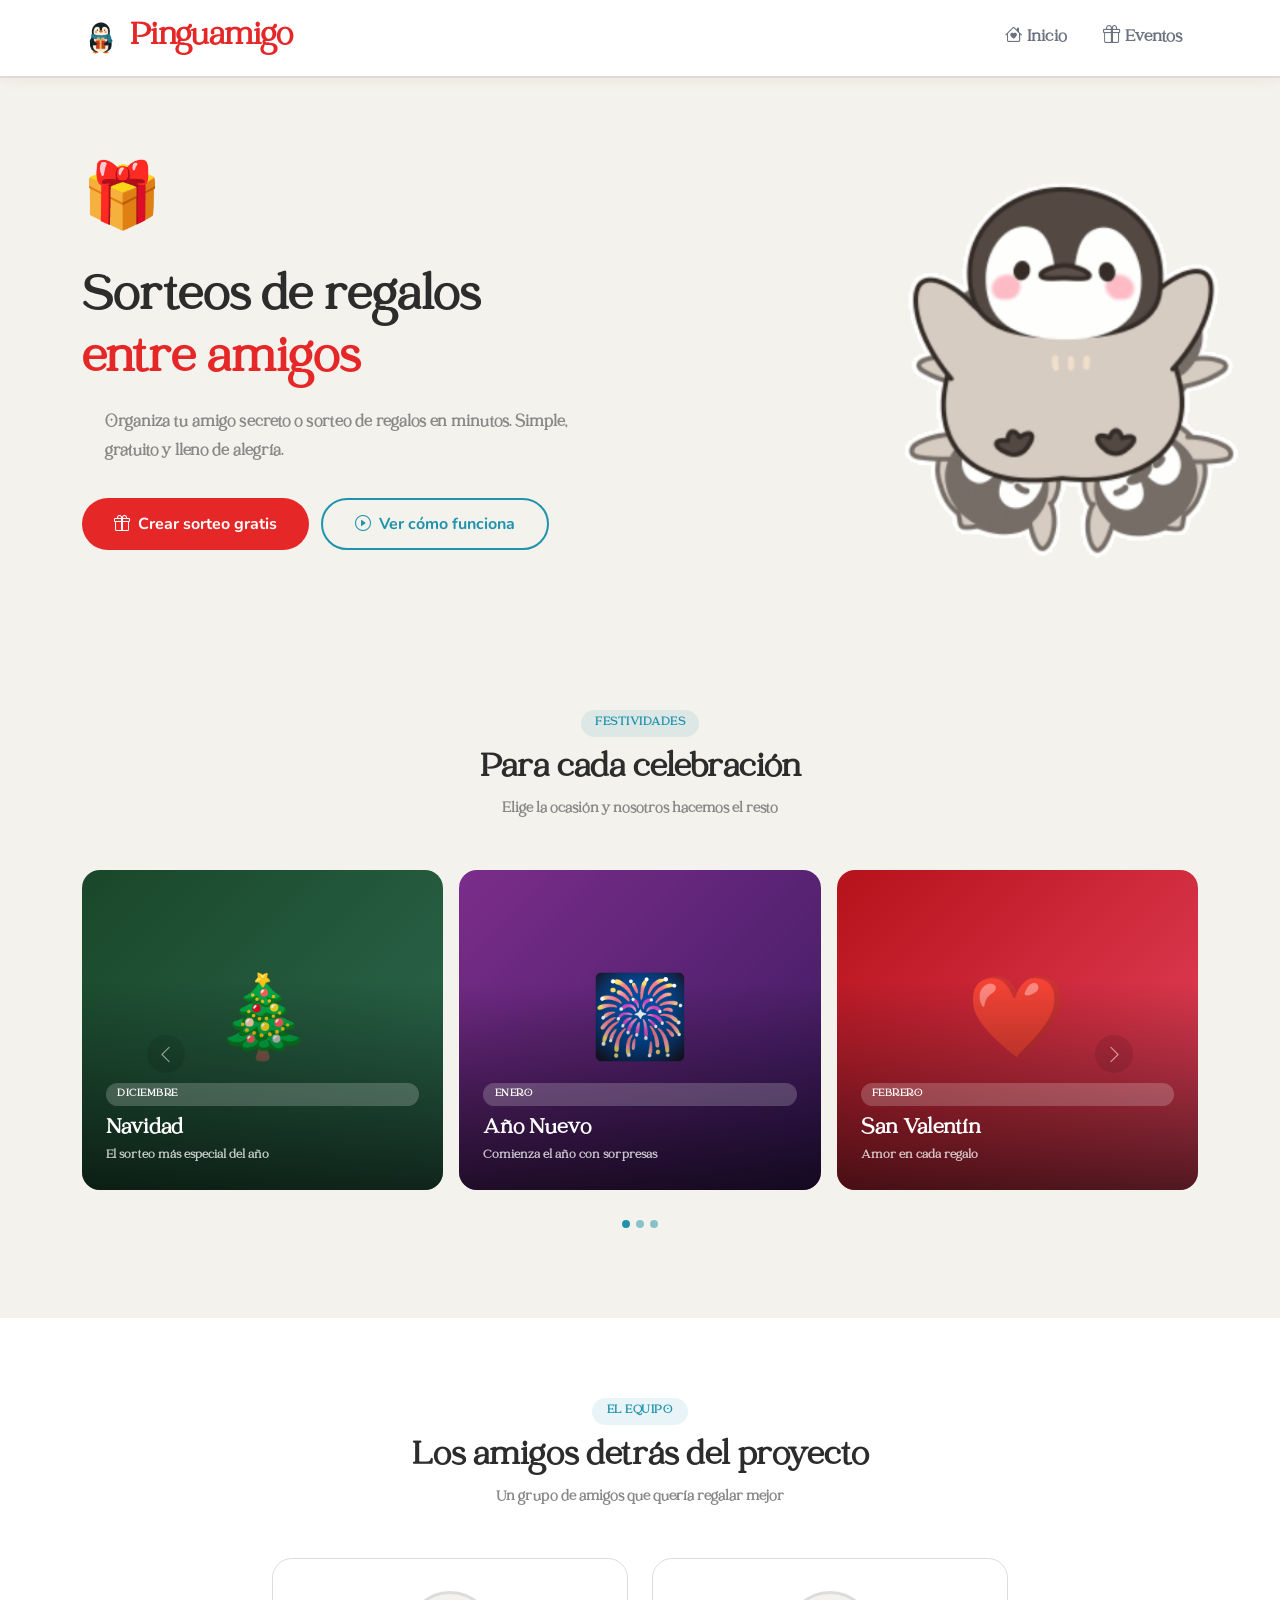
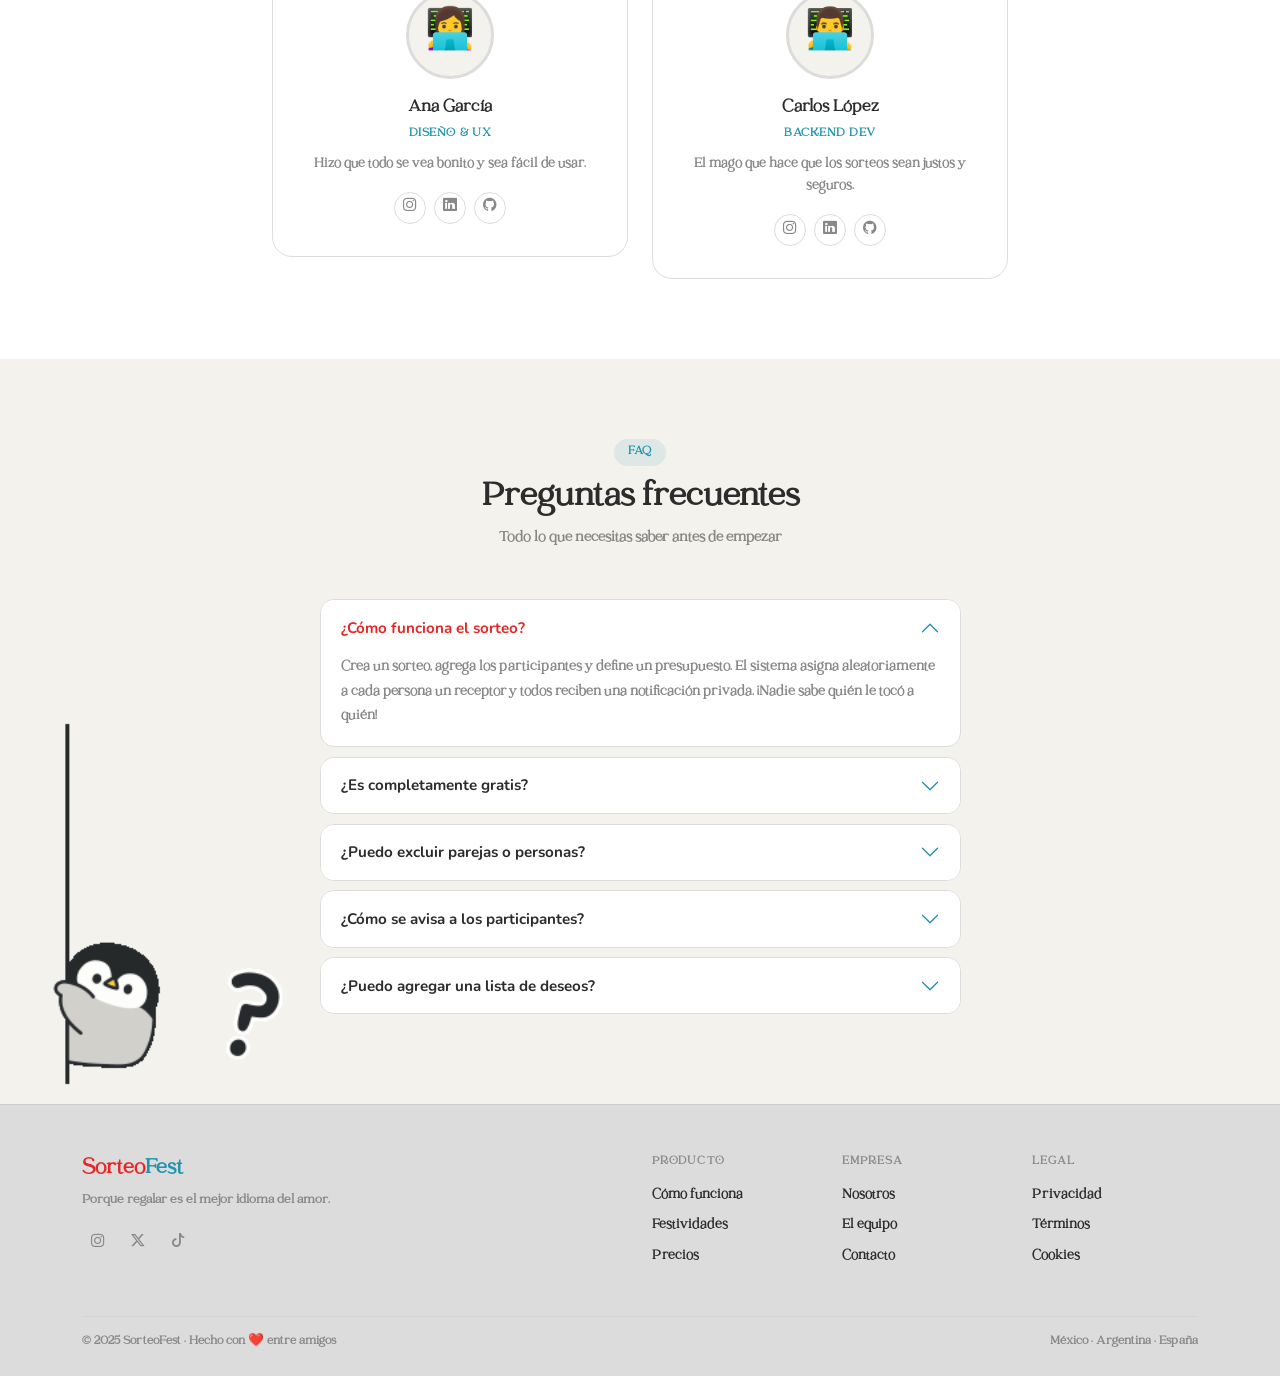
==== inicio.html @ bc0ca3bc "Diseño de landing page actualizado y diseño en la pagina del sorteo actualizado" ====
<!DOCTYPE html>
<html lang="es">
<head>
  <meta charset="UTF-8"/>
  <meta name="viewport" content="width=device-width, initial-scale=1.0"/>
  <title>Pinguamigo - Sorteo de regalos</title>
  <link rel="icon" href="logo1.png" type="image/png">

  <link href="https://cdn.jsdelivr.net/npm/bootstrap@5.3.3/dist/css/bootstrap.min.css" rel="stylesheet"/>
  <link href="https://fonts.googleapis.com/css2?family=Nunito:wght@400;600;700;800;900&display=swap" rel="stylesheet"/>
  <link href="https://cdn.jsdelivr.net/npm/bootstrap-icons@1.11.3/font/bootstrap-icons.min.css" rel="stylesheet"/>
  <link rel="stylesheet" href="estilos2.css">
</head>
<body>

<!-- NAVBAR -->
<nav class="navbar navbar-expand-lg gd-navbar sticky-top">
    <div class="container">
      <a class="navbar-brand gd-brand" href="inicio.html">
        <img src="logo.ico" alt="Logo" width="40" height="40" class="d-inline-block align-text-top">
        <span class="brand-text">Pinguamigo</span>
      </a>
      <button class="navbar-toggler gd-toggler" type="button" data-bs-toggle="collapse" data-bs-target="#navMenu">
        <i class="bi bi-list"></i>
      </button>
      <div class="collapse navbar-collapse" id="navMenu">
        <ul class="navbar-nav ms-auto gap-1">
          <li class="nav-item">
            <a class="nav-link gd-nav-link" href="inicio.html">
              <i class="bi bi-house-heart me-1"></i>Inicio
            </a>
          </li>
          <li class="nav-item">
            <a class="nav-link gd-nav-link" id="nav-eventos" href="index.html?page=eventos">
                <i class="bi bi-gift me-1"></i>Eventos
            </a>
          </li>
        </ul>
      </div>
    </div>
  </nav>


<!-- HERO -->
<section class="hero" style="position: relative; overflow: hidden; text-align: left;">
  <img 
    src="pinguino4.gif" 
    alt=""
    style="
      position: absolute;
      right: 0;
      bottom: 0;
      height: 100%;
      width: auto;
      opacity: 0.9;
      pointer-events: none;
    "
  />

  <div class="container" style="position: relative; z-index: 1;">
    <div class="row">
      <div class="col-lg-6 col-md-7">
        <span class="hero-emoji" style="text-align: left;">🎁</span>
        <h1>Sorteos de regalos<br/><span>entre amigos</span></h1>
        <p>Organiza tu amigo secreto o sorteo de regalos en minutos. Simple, gratuito y lleno de alegría.</p>
        <div class="hero-btns" style="justify-content: flex-start;">
          <button class="btn-hero-primary" onclick="window.location.href='index.html'">
            <i class="bi bi-gift me-2"></i>Crear sorteo gratis
          </button>
          <button class="btn-hero-outline">
            <i class="bi bi-play-circle me-2"></i>Ver cómo funciona
          </button>
        </div>
      </div>
    </div>
  </div>

</section>


<!-- CAROUSEL -->
<section class="carousel-section" id="festividades">
  <div class="container">
    <div class="text-center mb-5 reveal">
      <span class="section-tag">Festividades</span>
      <h2 class="section-title">Para cada celebración</h2>
      <p class="section-sub">Elige la ocasión y nosotros hacemos el resto</p>
    </div>

    <div id="carousel" class="carousel slide" data-bs-ride="carousel">
      <div class="carousel-indicators mb-0">
        <button type="button" data-bs-target="#carousel" data-bs-slide-to="0" class="active"></button>
        <button type="button" data-bs-target="#carousel" data-bs-slide-to="1"></button>
        <button type="button" data-bs-target="#carousel" data-bs-slide-to="2"></button>
      </div>
      <div class="carousel-inner pb-5">

        <div class="carousel-item active">
          <div class="row g-3">
            <div class="col-md-4">
              <div class="fest-card">
                <div class="fest-bg" style="background:linear-gradient(135deg,#1a472a,#2d6a4f);">🎄</div>
                <div class="fest-overlay">
                  <span class="fest-tag">Diciembre</span>
                  <div class="fest-name">Navidad</div>
                  <div class="fest-desc">El sorteo más especial del año</div>
                </div>
              </div>
            </div>
            <div class="col-md-4">
              <div class="fest-card">
                <div class="fest-bg" style="background:linear-gradient(135deg,#7b2d8b,#3a1a5e);">🎆</div>
                <div class="fest-overlay">
                  <span class="fest-tag">Enero</span>
                  <div class="fest-name">Año Nuevo</div>
                  <div class="fest-desc">Comienza el año con sorpresas</div>
                </div>
              </div>
            </div>
            <div class="col-md-4">
              <div class="fest-card">
                <div class="fest-bg" style="background:linear-gradient(135deg,#b5121b,#e94560);">❤️</div>
                <div class="fest-overlay">
                  <span class="fest-tag">Febrero</span>
                  <div class="fest-name">San Valentín</div>
                  <div class="fest-desc">Amor en cada regalo</div>
                </div>
              </div>
            </div>
          </div>
        </div>

        <div class="carousel-item">
          <div class="row g-3">
            <div class="col-md-4">
              <div class="fest-card">
                <div class="fest-bg" style="background:linear-gradient(135deg,#b36c00,#e6a817);">🎃</div>
                <div class="fest-overlay">
                  <span class="fest-tag">Octubre</span>
                  <div class="fest-name">Halloween</div>
                  <div class="fest-desc">El susto más divertido</div>
                </div>
              </div>
            </div>
            <div class="col-md-4">
              <div class="fest-card">
                <div class="fest-bg" style="background:linear-gradient(135deg,#005f73,#0a9396);">🎂</div>
                <div class="fest-overlay">
                  <span class="fest-tag">Todo el año</span>
                  <div class="fest-name">Cumpleaños</div>
                  <div class="fest-desc">Celebra a quien más quieres</div>
                </div>
              </div>
            </div>
            <div class="col-md-4">
              <div class="fest-card">
                <div class="fest-bg" style="background:linear-gradient(135deg,#3d0c11,#9b1c2e);">🫂</div>
                <div class="fest-overlay">
                  <span class="fest-tag">Especial</span>
                  <div class="fest-name">Amigo Secreto</div>
                  <div class="fest-desc">El clásico de siempre</div>
                </div>
              </div>
            </div>
          </div>
        </div>

        <div class="carousel-item">
          <div class="row g-3">
            <div class="col-md-4">
              <div class="fest-card">
                <div class="fest-bg" style="background:linear-gradient(135deg,#006d77,#83c5be);">🌸</div>
                <div class="fest-overlay">
                  <span class="fest-tag">Mayo</span>
                  <div class="fest-name">Día de la Madre</div>
                  <div class="fest-desc">Para la persona más especial</div>
                </div>
              </div>
            </div>
            <div class="col-md-4">
              <div class="fest-card">
                <div class="fest-bg" style="background:linear-gradient(135deg,#1b4332,#52b788);">🌿</div>
                <div class="fest-overlay">
                  <span class="fest-tag">Junio</span>
                  <div class="fest-name">Día del Padre</div>
                  <div class="fest-desc">Sorprende al papá especial</div>
                </div>
              </div>
            </div>
            <div class="col-md-4">
              <div class="fest-card">
                <div class="fest-bg" style="background:linear-gradient(135deg,#370617,#e85d04);">🎉</div>
                <div class="fest-overlay">
                  <span class="fest-tag">Personalizado</span>
                  <div class="fest-name">Tu ocasión</div>
                  <div class="fest-desc">Crea tu propio sorteo</div>
                </div>
              </div>
            </div>
          </div>
        </div>

      </div>
      <button class="carousel-control-prev" type="button" data-bs-target="#carousel" data-bs-slide="prev">
        <span class="carousel-control-prev-icon"></span>
      </button>
      <button class="carousel-control-next" type="button" data-bs-target="#carousel" data-bs-slide="next">
        <span class="carousel-control-next-icon"></span>
      </button>
    </div>
  </div>
</section>


<!-- TEAM -->
<section class="team-section" id="equipo">
  <div class="container">
    <div class="text-center mb-5 reveal">
      <span class="section-tag">El equipo</span>
      <h2 class="section-title">Los amigos detrás del proyecto</h2>
      <p class="section-sub">Un grupo de amigos que quería regalar mejor</p>
    </div>
    <div class="row g-4 justify-content-center">

      <div class="col-sm-6 col-lg-4 reveal">
        <div class="member-card">
          <div class="member-avatar">👩‍💻</div>
          <div class="member-name">Ana García</div>
          <div class="member-role">Diseño & UX</div>
          <div class="member-bio">Hizo que todo se vea bonito y sea fácil de usar.</div>
          <div class="member-socials">
            <a href="#" class="soc-btn"><i class="bi bi-instagram"></i></a>
            <a href="#" class="soc-btn"><i class="bi bi-linkedin"></i></a>
            <a href="#" class="soc-btn"><i class="bi bi-github"></i></a>
          </div>
        </div>
      </div>

      <div class="col-sm-6 col-lg-4 reveal">
        <div class="member-card">
          <div class="member-avatar">👨‍💻</div>
          <div class="member-name">Carlos López</div>
          <div class="member-role">Backend Dev</div>
          <div class="member-bio">El mago que hace que los sorteos sean justos y seguros.</div>
          <div class="member-socials">
            <a href="#" class="soc-btn"><i class="bi bi-instagram"></i></a>
            <a href="#" class="soc-btn"><i class="bi bi-linkedin"></i></a>
            <a href="#" class="soc-btn"><i class="bi bi-github"></i></a>
          </div>
        </div>
      </div>

    </div>
  </div>
</section>


<!-- FAQ -->
<section class="faq-section" id="faq" style="position: relative; overflow: hidden;">
  <img 
    src="pinguino2.gif" 
    alt="" 
    style="
      position: absolute;
      left: 0;
      bottom: 0;
      height: 400px;
      width: auto;
      opacity: 0.9;
      pointer-events: none;
    "
  />
    <div class="container">
    <div class="row justify-content-center">
      <div class="col-lg-7">
        <div class="text-center mb-5 reveal">
          <span class="section-tag">FAQ</span>
          <h2 class="section-title">Preguntas frecuentes</h2>
          <p class="section-sub">Todo lo que necesitas saber antes de empezar</p>
        </div>
        <div class="accordion reveal" id="faq">

          <div class="accordion-item">
            <h2 class="accordion-header">
              <button class="accordion-button" type="button" data-bs-toggle="collapse" data-bs-target="#q1">
                ¿Cómo funciona el sorteo?
              </button>
            </h2>
            <div id="q1" class="accordion-collapse collapse show" data-bs-parent="#faq">
              <div class="accordion-body">
                Crea un sorteo, agrega los participantes y define un presupuesto. El sistema asigna aleatoriamente a cada persona un receptor y todos reciben una notificación privada. ¡Nadie sabe quién le tocó a quién!
              </div>
            </div>
          </div>

          <div class="accordion-item">
            <h2 class="accordion-header">
              <button class="accordion-button collapsed" type="button" data-bs-toggle="collapse" data-bs-target="#q2">
                ¿Es completamente gratis?
              </button>
            </h2>
            <div id="q2" class="accordion-collapse collapse" data-bs-parent="#faq">
              <div class="accordion-body">
                Sí, 100% gratis para grupos de hasta 30 personas. SorteoFest nació como un proyecto entre amigos y así se va a quedar.
              </div>
            </div>
          </div>

          <div class="accordion-item">
            <h2 class="accordion-header">
              <button class="accordion-button collapsed" type="button" data-bs-toggle="collapse" data-bs-target="#q3">
                ¿Puedo excluir parejas o personas?
              </button>
            </h2>
            <div id="q3" class="accordion-collapse collapse" data-bs-parent="#faq">
              <div class="accordion-body">
                Claro. Al crear el sorteo puedes definir exclusiones para que parejas o hermanos no se regalen entre sí. El sistema lo respeta siempre.
              </div>
            </div>
          </div>

          <div class="accordion-item">
            <h2 class="accordion-header">
              <button class="accordion-button collapsed" type="button" data-bs-toggle="collapse" data-bs-target="#q4">
                ¿Cómo se avisa a los participantes?
              </button>
            </h2>
            <div id="q4" class="accordion-collapse collapse" data-bs-parent="#faq">
              <div class="accordion-body">
                Cada participante recibe un enlace único por correo o por WhatsApp. Al abrirlo, solo ve su asignación. Nadie más puede ver la de los demás.
              </div>
            </div>
          </div>

          <div class="accordion-item">
            <h2 class="accordion-header">
              <button class="accordion-button collapsed" type="button" data-bs-toggle="collapse" data-bs-target="#q5">
                ¿Puedo agregar una lista de deseos?
              </button>
            </h2>
            <div id="q5" class="accordion-collapse collapse" data-bs-parent="#faq">
              <div class="accordion-body">
                Sí. Cada participante puede agregar su lista de deseos al aceptar la invitación. Quien le toca regalarte verá esa lista como guía. ¡Adiós a los regalos que no se usan!
              </div>
            </div>
          </div>

        </div>
      </div>
    </div>
  </div>
</section>


<!-- FOOTER -->
<footer>
  <div class="container">
    <div class="row g-4">
      <div class="col-lg-4">
        <div class="footer-brand">Sorteo<span>Fest</span></div>
        <div class="footer-tagline">Porque regalar es el mejor idioma del amor.</div>
        <div class="d-flex gap-2 mt-3">
          <a href="#" class="soc-btn"><i class="bi bi-instagram"></i></a>
          <a href="#" class="soc-btn"><i class="bi bi-twitter-x"></i></a>
          <a href="#" class="soc-btn"><i class="bi bi-tiktok"></i></a>
        </div>
      </div>
      <div class="col-6 col-lg-2 offset-lg-2">
        <div class="footer-heading">Producto</div>
        <ul class="footer-links">
          <li><a href="#">Cómo funciona</a></li>
          <li><a href="#">Festividades</a></li>
          <li><a href="#">Precios</a></li>
        </ul>
      </div>
      <div class="col-6 col-lg-2">
        <div class="footer-heading">Empresa</div>
        <ul class="footer-links">
          <li><a href="#">Nosotros</a></li>
          <li><a href="#">El equipo</a></li>
          <li><a href="#">Contacto</a></li>
        </ul>
      </div>
      <div class="col-6 col-lg-2">
        <div class="footer-heading">Legal</div>
        <ul class="footer-links">
          <li><a href="#">Privacidad</a></li>
          <li><a href="#">Términos</a></li>
          <li><a href="#">Cookies</a></li>
        </ul>
      </div>
    </div>
    <hr class="footer-divider"/>
    <div class="d-flex flex-wrap justify-content-between gap-2">
      <div class="footer-copy">© 2025 SorteoFest · Hecho con ❤️ entre amigos</div>
      <div class="footer-copy">México · Argentina · España</div>
    </div>
  </div>
</footer>

<script src="https://cdn.jsdelivr.net/npm/bootstrap@5.3.3/dist/js/bootstrap.bundle.min.js"></script>
<script>
  const obs = new IntersectionObserver(entries => {
    entries.forEach(e => { if (e.isIntersecting) { e.target.classList.add('visible'); obs.unobserve(e.target); } });
  }, { threshold: 0.1 });
  document.querySelectorAll('.reveal').forEach(el => obs.observe(el));

  window.addEventListener('DOMContentLoaded', () => {
  const params = new URLSearchParams(window.location.search);
  if (params.get('page') === 'eventos') {
    showPage('eventos');
  }
});
</script>
</body>
</html>
---- estilos2.css ----
:root {
      --red:    #E62727;
      --cream:  #F3F2EC;
      --silver: #DCDCDC;
      --teal:   #1E93AB;
      --dark:   #2c2c2c;
      --muted:  #888;
    }

    @font-face {
      font-family: 'Marca';
      src: url('catchy-mager.otf') format('opentype');
    }

    * { box-sizing: border-box; margin: 0; padding: 0; }

    body {
      font-family: 'Marca', sans-serif;
      background: #fff;
      color: var(--dark);
    }

.gd-navbar {
  background: #fff;
  border-bottom: 2px solid #DCDCDC;
  box-shadow: 0 2px 12px rgba(230, 39, 39, .07);
  padding: .5rem 0 !important;
}


.gd-brand {
  display: flex;
  align-items: center;
  gap: .5rem;
  text-decoration: none;
}

.brand-icon { font-size: 1.9rem; }

.brand-text {
  font-family: 'Marca';
  font-weight: 800;
  font-size: 2.1rem;
  color: #E62727;
  letter-spacing: -.02em;
}

.gd-toggler {
  border: 2px solid #DCDCDC;
  color: #E62727;
  border-radius: .6rem;
  padding: .3rem .5rem;
  background: none;
}

.gd-toggler i { font-size: 1.1rem; }

.gd-nav-link {
  font-family: 'Marca', sans-serif;
  font-weight: 600;
  font-size: 1.1rem;
  color: #6b7280 !important;
  padding: .5rem 1rem !important;
  border-radius: .75rem;
  transition: all .2s;
}


.gd-nav-link:hover,
.gd-nav-link.active {
  color: #E62727 !important;
  background: transparent;  
}


    /* ── HERO ── */
    .hero {
      background: var(--cream);
      padding: 5rem 1.5rem;
      text-align: center;
    }
    .hero-emoji {
      font-size: 4rem;
      display: block;
      margin-bottom: 1rem;
      animation: popIn .5s ease both;
    }
    .hero h1 {
      font-size: clamp(2rem, 5vw, 3.2rem);
      font-weight: 900;
      line-height: 1.2;
      animation: fadeUp .5s .1s ease both;
    }
    .hero h1 span { color: var(--red); }
    .hero p {
      font-size: 1.05rem;
      color: var(--muted);
      max-width: 500px;
      margin: 1rem auto 2rem;
      line-height: 1.7;
      font-weight: 600;
      animation: fadeUp .5s .2s ease both;
    }
    .hero-btns {
      display: flex;
      justify-content: center;
      flex-wrap: wrap;
      gap: .75rem;
      animation: fadeUp .5s .3s ease both;
    }
    .btn-hero-primary {
      background: var(--red);
      color: #fff;
      border: none;
      border-radius: 50px;
      padding: .75rem 2rem;
      font-family: 'Nunito', sans-serif;
      font-size: 1rem;
      font-weight: 700;
      cursor: pointer;
      transition: background .2s, transform .15s;
    }
    .btn-hero-primary:hover { background: #c41f1f; transform: translateY(-2px); }
    .btn-hero-outline {
      background: transparent;
      color: var(--teal);
      border: 2px solid var(--teal);
      border-radius: 50px;
      padding: .75rem 2rem;
      font-family: 'Nunito', sans-serif;
      font-size: 1rem;
      font-weight: 700;
      cursor: pointer;
      transition: all .2s;
    }
    .btn-hero-outline:hover { background: var(--teal); color: #fff; transform: translateY(-2px); }

    /* hero image placeholder */
    .hero-img-wrap {
      margin-top: 3rem;
      animation: fadeUp .5s .4s ease both;
    }
    .hero-img-box {
      width: 100%;
      max-width: 600px;
      height: 280px;
      background: var(--silver);
      border-radius: 20px;
      margin: 0 auto;
      display: flex;
      align-items: center;
      justify-content: center;
      font-size: 5rem;
      overflow: hidden;
    }
    .hero-img-box img {
      width: 100%; height: 100%; object-fit: cover; border-radius: 20px;
    }

    /* ── SECTIONS ── */
    section { padding: 5rem 1.5rem; }
    .section-tag {
      display: inline-block;
      background: rgba(30,147,171,.1);
      color: var(--teal);
      border-radius: 50px;
      padding: .25rem .9rem;
      font-size: .78rem;
      font-weight: 800;
      letter-spacing: .5px;
      text-transform: uppercase;
      margin-bottom: .75rem;
    }
    .section-title {
      font-size: clamp(1.6rem, 3vw, 2.2rem);
      font-weight: 900;
      line-height: 1.2;
      margin-bottom: .5rem;
    }
    .section-sub {
      color: var(--muted);
      font-size: .95rem;
      font-weight: 600;
    }

    /* ── CAROUSEL ── */
    .carousel-section { background: var(--cream); }
    .fest-card {
      border-radius: 18px;
      overflow: hidden;
      height: 320px;
      position: relative;
      transition: transform .25s;
    }
    .fest-card:hover { transform: translateY(-5px); }
    .fest-bg {
      position: absolute; inset: 0;
      display: flex; align-items: center; justify-content: center;
      font-size: 5rem;
    }
    .fest-overlay {
      position: absolute; inset: 0;
      background: linear-gradient(180deg, transparent 35%, rgba(0,0,0,.65) 100%);
      display: flex; flex-direction: column; justify-content: flex-end;
      padding: 1.5rem;
    }
    .fest-tag {
      background: rgba(255,255,255,.2);
      color: #fff;
      font-size: .7rem;
      font-weight: 700;
      text-transform: uppercase;
      letter-spacing: .5px;
      border-radius: 50px;
      padding: .2rem .7rem;
      display: inline-block;
      margin-bottom: .4rem;
    }
    .fest-name {
      font-size: 1.4rem;
      font-weight: 900;
      color: #fff;
    }
    .fest-desc { font-size: .82rem; color: rgba(255,255,255,.75); font-weight: 600; }

    .carousel-control-prev-icon,
    .carousel-control-next-icon {
      background-color: rgba(0,0,0,.2);
      border-radius: 50%;
      padding: 1.2rem;
      background-size: 50%;
    }
    .carousel-indicators [data-bs-target] {
      width: 8px; height: 8px; border-radius: 50%; background-color: var(--teal);
    }

    /* ── TEAM ── */
    .team-section { background: #fff; }
    .member-card {
      border-radius: 20px;
      border: 1.5px solid var(--silver);
      padding: 2rem 1.5rem;
      text-align: center;
      transition: box-shadow .25s, transform .25s;
      background: #fff;
    }
    .member-card:hover {
      box-shadow: 0 8px 32px rgba(0,0,0,.08);
      transform: translateY(-4px);
    }
    .member-avatar {
      width: 88px; height: 88px;
      border-radius: 50%;
      background: var(--cream);
      border: 3px solid var(--silver);
      display: flex; align-items: center; justify-content: center;
      font-size: 2.5rem;
      margin: 0 auto 1rem;
      overflow: hidden;
    }
    .member-avatar img { width: 100%; height: 100%; object-fit: cover; }
    .member-name { font-size: 1.1rem; font-weight: 900; }
    .member-role {
      font-size: .78rem;
      font-weight: 700;
      color: var(--teal);
      text-transform: uppercase;
      letter-spacing: .5px;
      margin: .25rem 0 .6rem;
    }
    .member-bio { font-size: .875rem; color: var(--muted); font-weight: 600; line-height: 1.6; }
    .member-socials { display: flex; justify-content: center; gap: .5rem; margin-top: 1rem; }
    .soc-btn {
      width: 32px; height: 32px;
      border-radius: 50%;
      border: 1.5px solid var(--silver);
      display: flex; align-items: center; justify-content: center;
      font-size: .85rem;
      color: var(--muted);
      text-decoration: none;
      transition: all .2s;
    }
    .soc-btn:hover { background: var(--teal); border-color: var(--teal); color: #fff; }

    /* ── FAQ ── */
    .faq-section { background: var(--cream); }
    .accordion-item {
      border: 1.5px solid var(--silver) !important;
      border-radius: 14px !important;
      margin-bottom: .6rem;
      background: #fff !important;
      overflow: hidden;
    }
    .accordion-button {
      font-family: 'Nunito', sans-serif;
      font-weight: 700;
      font-size: .95rem;
      background: #fff !important;
      color: var(--dark) !important;
      box-shadow: none !important;
      padding: 1.1rem 1.25rem;
    }
    .accordion-button:not(.collapsed) { color: var(--red) !important; }
    .accordion-button::after {
      background-image: url("data:image/svg+xml,%3csvg xmlns='http://www.w3.org/2000/svg' viewBox='0 0 16 16' fill='%231E93AB'%3e%3cpath fill-rule='evenodd' d='M1.646 4.646a.5.5 0 0 1 .708 0L8 10.293l5.646-5.647a.5.5 0 0 1 .708.708l-6 6a.5.5 0 0 1-.708 0l-6-6a.5.5 0 0 1 0-.708z'/%3e%3c/svg%3e") !important;
    }
    .accordion-body {
      font-size: .9rem;
      color: var(--muted);
      font-weight: 600;
      line-height: 1.7;
      padding: 0 1.25rem 1.1rem;
    }

    /* ── FOOTER ── */
    footer {
      background: rgb(220,220,220);
      color: var(--dark);
      padding: 3rem 1.5rem 1.5rem;
      border-top: 1px solid #ccc;
    }
    .footer-brand { font-size: 1.4rem; font-weight: 900; color: var(--red); }
    .footer-brand span { color: var(--teal); }
    .footer-tagline { font-size: .85rem; color: var(--muted); font-weight: 600; margin-top: .25rem; }
    .footer-heading { font-size: .75rem; font-weight: 800; text-transform: uppercase; letter-spacing: 1px; color: var(--muted); margin-bottom: .75rem; }
    .footer-links { list-style: none; padding: 0; }
    .footer-links li { margin-bottom: .4rem; }
    .footer-links a { color: var(--dark); text-decoration: none; font-size: .88rem; font-weight: 600; transition: color .2s; }
    .footer-links a:hover { color: var(--teal); }
    .footer-divider { border-color: #bbb; margin: 2rem 0 1rem; }
    .footer-copy { font-size: .8rem; color: var(--muted); font-weight: 600; }

    /* ── ANIMATIONS ── */
    @keyframes fadeUp {
      from { opacity: 0; transform: translateY(20px); }
      to   { opacity: 1; transform: translateY(0); }
    }
    @keyframes popIn {
      from { opacity: 0; transform: scale(.6); }
      to   { opacity: 1; transform: scale(1); }
    }
    .reveal { opacity: 0; transform: translateY(20px); transition: opacity .5s ease, transform .5s ease; }
    .reveal.visible { opacity: 1; transform: translateY(0); }
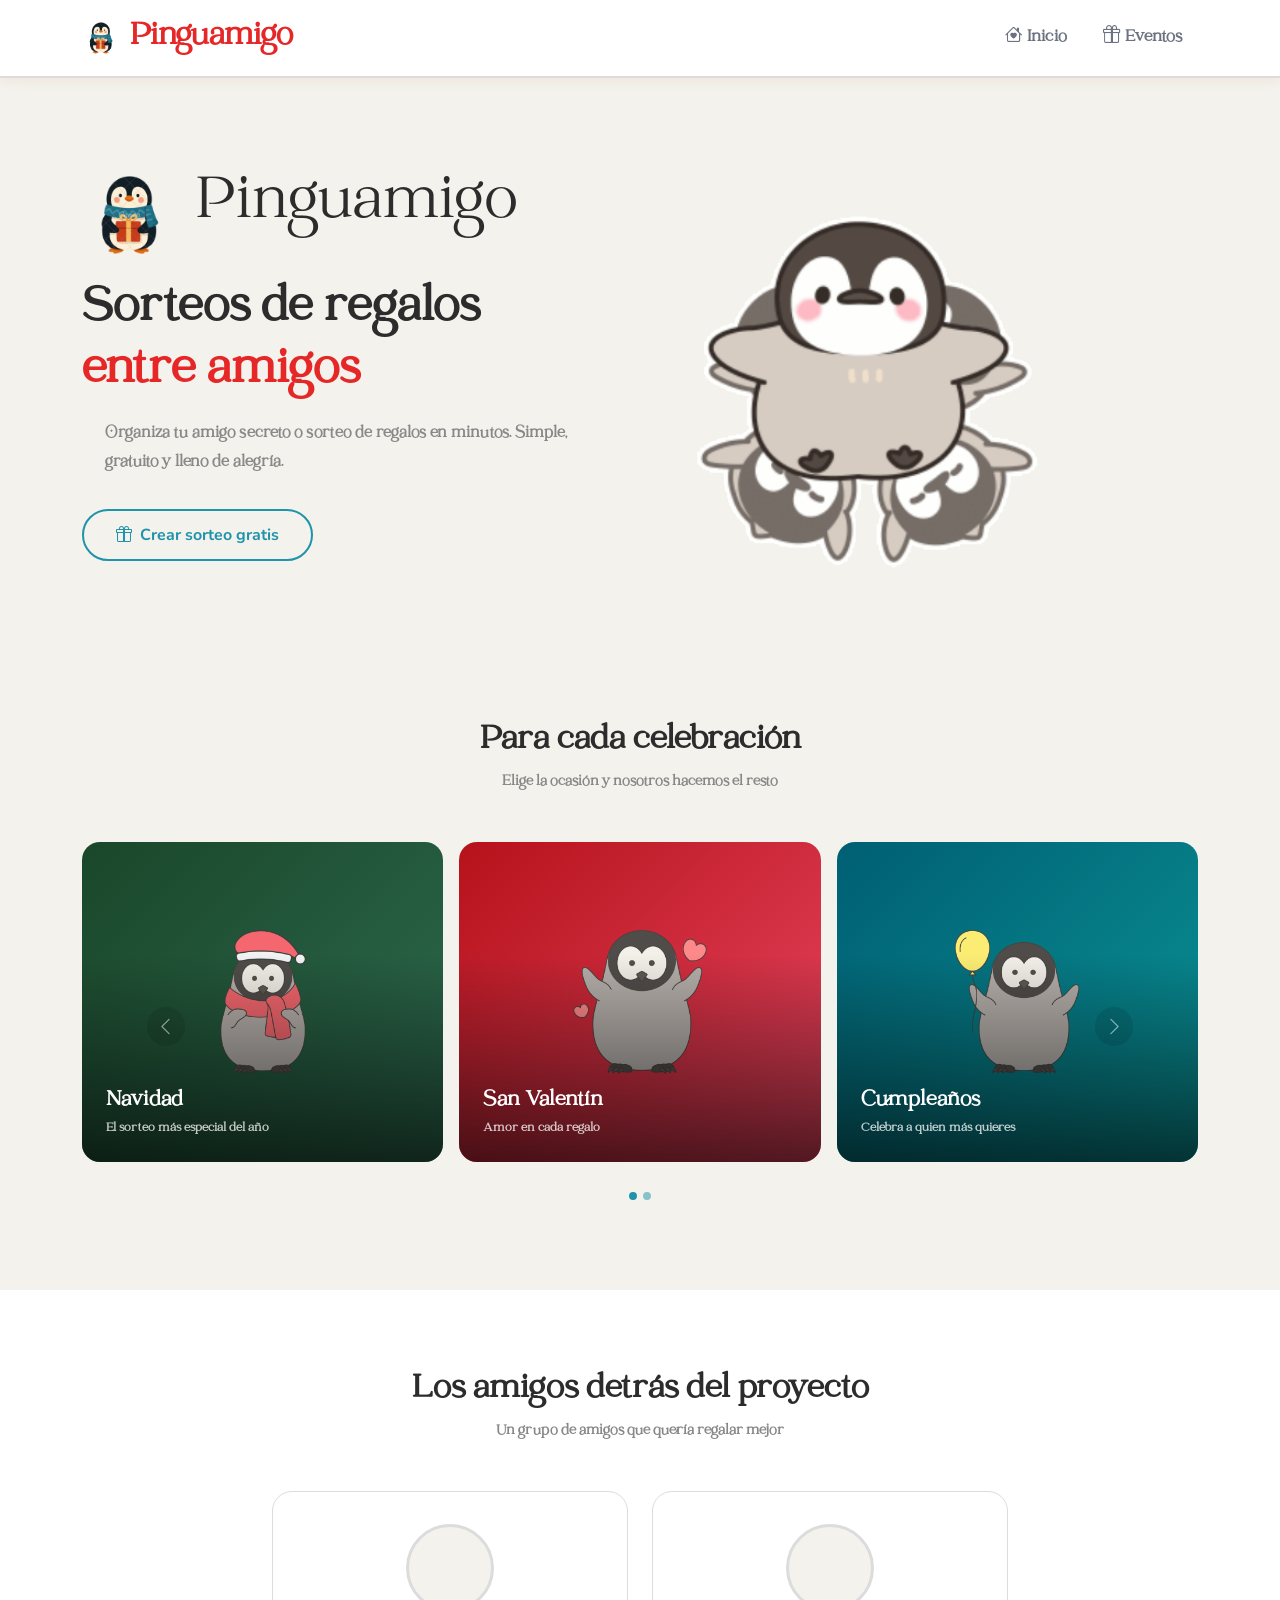
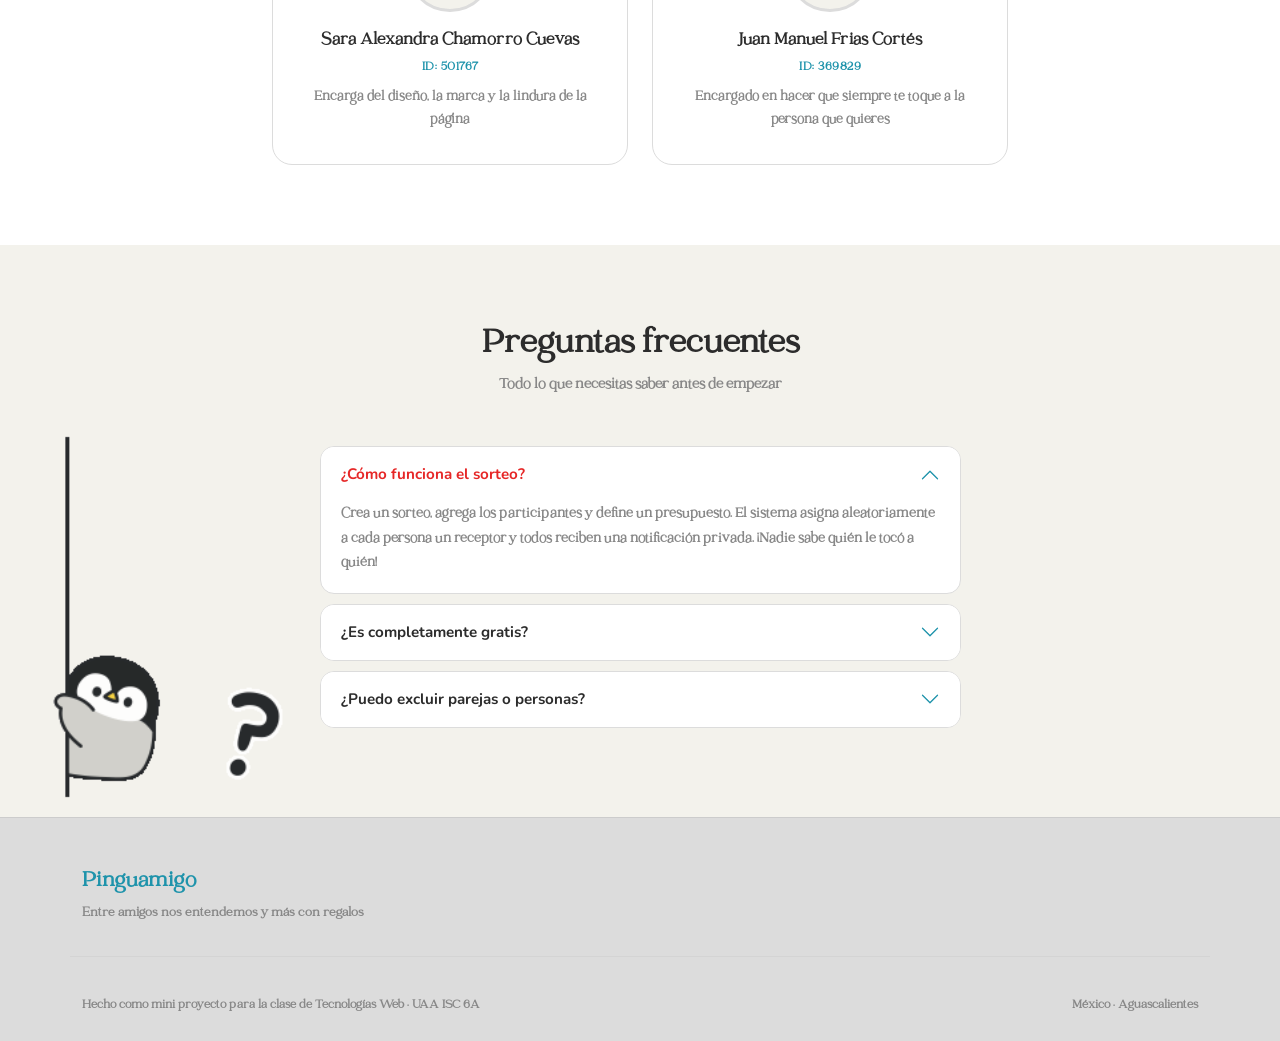
==== commit 49a4f99c: "Diseño de landing page actualizado" ====
--- a/inicio.html
+++ b/inicio.html
@@ -4,7 +4,7 @@
   <meta charset="UTF-8"/>
   <meta name="viewport" content="width=device-width, initial-scale=1.0"/>
   <title>Pinguamigo - Sorteo de regalos</title>
-  <link rel="icon" href="logo1.png" type="image/png">
+  <link rel="icon" href="imagenes/logo1.png" type="image/png">
 
   <link href="https://cdn.jsdelivr.net/npm/bootstrap@5.3.3/dist/css/bootstrap.min.css" rel="stylesheet"/>
   <link href="https://fonts.googleapis.com/css2?family=Nunito:wght@400;600;700;800;900&display=swap" rel="stylesheet"/>
@@ -16,8 +16,8 @@
 <!-- NAVBAR -->
 <nav class="navbar navbar-expand-lg gd-navbar sticky-top">
     <div class="container">
-      <a class="navbar-brand gd-brand" href="inicio.html">
-        <img src="logo.ico" alt="Logo" width="40" height="40" class="d-inline-block align-text-top">
+      <a class="navbar-brand gd-brand" href="imagenes/inicio.html">
+        <img src="imagenes/logo.ico" alt="Logo" width="40" height="40" class="d-inline-block align-text-top">
         <span class="brand-text">Pinguamigo</span>
       </a>
       <button class="navbar-toggler gd-toggler" type="button" data-bs-toggle="collapse" data-bs-target="#navMenu">
@@ -44,11 +44,11 @@
 <!-- HERO -->
 <section class="hero" style="position: relative; overflow: hidden; text-align: left;">
   <img 
-    src="pinguino4.gif" 
+    src="imagenes/pinguino4.gif" 
     alt=""
     style="
       position: absolute;
-      right: 0;
+      right: 200px;
       bottom: 0;
       height: 100%;
       width: auto;
@@ -60,15 +60,15 @@
   <div class="container" style="position: relative; z-index: 1;">
     <div class="row">
       <div class="col-lg-6 col-md-7">
-        <span class="hero-emoji" style="text-align: left;">🎁</span>
+        <span class="hero-emoji" style="text-align: left;">
+          <img src="imagenes/logo.ico" alt="Logo" width="100" height="100" class="d-inline-block align-text-top">
+          Pinguamigo
+        </span>
         <h1>Sorteos de regalos<br/><span>entre amigos</span></h1>
         <p>Organiza tu amigo secreto o sorteo de regalos en minutos. Simple, gratuito y lleno de alegría.</p>
         <div class="hero-btns" style="justify-content: flex-start;">
-          <button class="btn-hero-primary" onclick="window.location.href='index.html'">
+          <button class="btn-hero-outline" onclick="window.location.href='index.html'">
             <i class="bi bi-gift me-2"></i>Crear sorteo gratis
-          </button>
-          <button class="btn-hero-outline">
-            <i class="bi bi-play-circle me-2"></i>Ver cómo funciona
           </button>
         </div>
       </div>
@@ -82,7 +82,6 @@
 <section class="carousel-section" id="festividades">
   <div class="container">
     <div class="text-center mb-5 reveal">
-      <span class="section-tag">Festividades</span>
       <h2 class="section-title">Para cada celebración</h2>
       <p class="section-sub">Elige la ocasión y nosotros hacemos el resto</p>
     </div>
@@ -91,17 +90,18 @@
       <div class="carousel-indicators mb-0">
         <button type="button" data-bs-target="#carousel" data-bs-slide-to="0" class="active"></button>
         <button type="button" data-bs-target="#carousel" data-bs-slide-to="1"></button>
-        <button type="button" data-bs-target="#carousel" data-bs-slide-to="2"></button>
       </div>
       <div class="carousel-inner pb-5">
 
+        <!-- Slide 1 -->
         <div class="carousel-item active">
           <div class="row g-3">
             <div class="col-md-4">
               <div class="fest-card">
-                <div class="fest-bg" style="background:linear-gradient(135deg,#1a472a,#2d6a4f);">🎄</div>
-                <div class="fest-overlay">
-                  <span class="fest-tag">Diciembre</span>
+                <div class="fest-bg" style="background:linear-gradient(135deg,#1a472a,#2d6a4f);">
+                  <img src="imagenes/penguin4.png" alt="" style="width: 150px; height: auto;">
+                </div>
+                <div class="fest-overlay">
                   <div class="fest-name">Navidad</div>
                   <div class="fest-desc">El sorteo más especial del año</div>
                 </div>
@@ -109,69 +109,38 @@
             </div>
             <div class="col-md-4">
               <div class="fest-card">
-                <div class="fest-bg" style="background:linear-gradient(135deg,#7b2d8b,#3a1a5e);">🎆</div>
-                <div class="fest-overlay">
-                  <span class="fest-tag">Enero</span>
-                  <div class="fest-name">Año Nuevo</div>
-                  <div class="fest-desc">Comienza el año con sorpresas</div>
-                </div>
-              </div>
-            </div>
-            <div class="col-md-4">
-              <div class="fest-card">
-                <div class="fest-bg" style="background:linear-gradient(135deg,#b5121b,#e94560);">❤️</div>
-                <div class="fest-overlay">
-                  <span class="fest-tag">Febrero</span>
+                <div class="fest-bg" style="background:linear-gradient(135deg,#b5121b,#e94560);">
+                  <img src="imagenes/penguin.png" alt="" style="width: 150px; height: auto;">
+                </div>
+                <div class="fest-overlay">
                   <div class="fest-name">San Valentín</div>
                   <div class="fest-desc">Amor en cada regalo</div>
                 </div>
               </div>
             </div>
-          </div>
-        </div>
-
+            <div class="col-md-4">
+              <div class="fest-card">
+                <div class="fest-bg" style="background:linear-gradient(135deg,#005f73,#0a9396);">
+                  <img src="imagenes/penguin3.png" alt="" style="width: 150px; height: auto;">
+                </div>
+                <div class="fest-overlay">
+                  <div class="fest-name">Cumpleaños</div>
+                  <div class="fest-desc">Celebra a quien más quieres</div>
+                </div>
+              </div>
+            </div>
+          </div>
+        </div>
+
+        <!-- Slide 2 -->
         <div class="carousel-item">
           <div class="row g-3">
             <div class="col-md-4">
               <div class="fest-card">
-                <div class="fest-bg" style="background:linear-gradient(135deg,#b36c00,#e6a817);">🎃</div>
-                <div class="fest-overlay">
-                  <span class="fest-tag">Octubre</span>
-                  <div class="fest-name">Halloween</div>
-                  <div class="fest-desc">El susto más divertido</div>
-                </div>
-              </div>
-            </div>
-            <div class="col-md-4">
-              <div class="fest-card">
-                <div class="fest-bg" style="background:linear-gradient(135deg,#005f73,#0a9396);">🎂</div>
-                <div class="fest-overlay">
-                  <span class="fest-tag">Todo el año</span>
-                  <div class="fest-name">Cumpleaños</div>
-                  <div class="fest-desc">Celebra a quien más quieres</div>
-                </div>
-              </div>
-            </div>
-            <div class="col-md-4">
-              <div class="fest-card">
-                <div class="fest-bg" style="background:linear-gradient(135deg,#3d0c11,#9b1c2e);">🫂</div>
-                <div class="fest-overlay">
-                  <span class="fest-tag">Especial</span>
-                  <div class="fest-name">Amigo Secreto</div>
-                  <div class="fest-desc">El clásico de siempre</div>
-                </div>
-              </div>
-            </div>
-          </div>
-        </div>
-
-        <div class="carousel-item">
-          <div class="row g-3">
-            <div class="col-md-4">
-              <div class="fest-card">
-                <div class="fest-bg" style="background:linear-gradient(135deg,#006d77,#83c5be);">🌸</div>
-                <div class="fest-overlay">
-                  <span class="fest-tag">Mayo</span>
+                <div class="fest-bg" style="background:linear-gradient(135deg,#006d77,#83c5be);">
+                  <img src="imagenes/penguin2.png" alt="" style="width: 150px; height: auto;">
+                </div>
+                <div class="fest-overlay">
                   <div class="fest-name">Día de la Madre</div>
                   <div class="fest-desc">Para la persona más especial</div>
                 </div>
@@ -179,19 +148,20 @@
             </div>
             <div class="col-md-4">
               <div class="fest-card">
-                <div class="fest-bg" style="background:linear-gradient(135deg,#1b4332,#52b788);">🌿</div>
-                <div class="fest-overlay">
-                  <span class="fest-tag">Junio</span>
-                  <div class="fest-name">Día del Padre</div>
-                  <div class="fest-desc">Sorprende al papá especial</div>
-                </div>
-              </div>
-            </div>
-            <div class="col-md-4">
-              <div class="fest-card">
-                <div class="fest-bg" style="background:linear-gradient(135deg,#370617,#e85d04);">🎉</div>
-                <div class="fest-overlay">
-                  <span class="fest-tag">Personalizado</span>
+                <div class="fest-bg" style="background:linear-gradient(135deg,#1b4332,#52b788);">
+                  <img src="imagenes/penguin6.png" alt="" style="width: 150px; height: auto;">
+                </div>
+                <div class="fest-overlay">                  <div class="fest-name">Día del Niño</div>
+                  <div class="fest-desc">Sorprende al pequeño especial</div>
+                </div>
+              </div>
+            </div>
+            <div class="col-md-4">
+              <div class="fest-card">
+                <div class="fest-bg" style="background:linear-gradient(135deg,#370617,#e85d04);">
+                  <img src="imagenes/penguin5.png" alt="" style="width: 150px; height: auto;">
+                </div>
+                <div class="fest-overlay">
                   <div class="fest-name">Tu ocasión</div>
                   <div class="fest-desc">Crea tu propio sorteo</div>
                 </div>
@@ -216,7 +186,6 @@
 <section class="team-section" id="equipo">
   <div class="container">
     <div class="text-center mb-5 reveal">
-      <span class="section-tag">El equipo</span>
       <h2 class="section-title">Los amigos detrás del proyecto</h2>
       <p class="section-sub">Un grupo de amigos que quería regalar mejor</p>
     </div>
@@ -224,29 +193,19 @@
 
       <div class="col-sm-6 col-lg-4 reveal">
         <div class="member-card">
-          <div class="member-avatar">👩‍💻</div>
-          <div class="member-name">Ana García</div>
-          <div class="member-role">Diseño & UX</div>
-          <div class="member-bio">Hizo que todo se vea bonito y sea fácil de usar.</div>
-          <div class="member-socials">
-            <a href="#" class="soc-btn"><i class="bi bi-instagram"></i></a>
-            <a href="#" class="soc-btn"><i class="bi bi-linkedin"></i></a>
-            <a href="#" class="soc-btn"><i class="bi bi-github"></i></a>
-          </div>
+          <div class="member-avatar"></div>
+          <div class="member-name">Sara Alexandra Chamorro Cuevas</div>
+          <div class="member-role">ID: 501767</div>
+          <div class="member-bio">Encarga del diseño, la marca y la lindura de la página</div>
         </div>
       </div>
 
       <div class="col-sm-6 col-lg-4 reveal">
         <div class="member-card">
-          <div class="member-avatar">👨‍💻</div>
-          <div class="member-name">Carlos López</div>
-          <div class="member-role">Backend Dev</div>
-          <div class="member-bio">El mago que hace que los sorteos sean justos y seguros.</div>
-          <div class="member-socials">
-            <a href="#" class="soc-btn"><i class="bi bi-instagram"></i></a>
-            <a href="#" class="soc-btn"><i class="bi bi-linkedin"></i></a>
-            <a href="#" class="soc-btn"><i class="bi bi-github"></i></a>
-          </div>
+          <div class="member-avatar"></div>
+          <div class="member-name">Juan Manuel Frias Cortés</div>
+          <div class="member-role">ID: 369829</div>
+          <div class="member-bio">Encargado en hacer que siempre te toque a la persona que quieres</div>
         </div>
       </div>
 
@@ -258,7 +217,7 @@
 <!-- FAQ -->
 <section class="faq-section" id="faq" style="position: relative; overflow: hidden;">
   <img 
-    src="pinguino2.gif" 
+    src="imagenes/pinguino2.gif" 
     alt="" 
     style="
       position: absolute;
@@ -274,7 +233,6 @@
     <div class="row justify-content-center">
       <div class="col-lg-7">
         <div class="text-center mb-5 reveal">
-          <span class="section-tag">FAQ</span>
           <h2 class="section-title">Preguntas frecuentes</h2>
           <p class="section-sub">Todo lo que necesitas saber antes de empezar</p>
         </div>
@@ -318,33 +276,6 @@
               </div>
             </div>
           </div>
-
-          <div class="accordion-item">
-            <h2 class="accordion-header">
-              <button class="accordion-button collapsed" type="button" data-bs-toggle="collapse" data-bs-target="#q4">
-                ¿Cómo se avisa a los participantes?
-              </button>
-            </h2>
-            <div id="q4" class="accordion-collapse collapse" data-bs-parent="#faq">
-              <div class="accordion-body">
-                Cada participante recibe un enlace único por correo o por WhatsApp. Al abrirlo, solo ve su asignación. Nadie más puede ver la de los demás.
-              </div>
-            </div>
-          </div>
-
-          <div class="accordion-item">
-            <h2 class="accordion-header">
-              <button class="accordion-button collapsed" type="button" data-bs-toggle="collapse" data-bs-target="#q5">
-                ¿Puedo agregar una lista de deseos?
-              </button>
-            </h2>
-            <div id="q5" class="accordion-collapse collapse" data-bs-parent="#faq">
-              <div class="accordion-body">
-                Sí. Cada participante puede agregar su lista de deseos al aceptar la invitación. Quien le toca regalarte verá esa lista como guía. ¡Adiós a los regalos que no se usan!
-              </div>
-            </div>
-          </div>
-
         </div>
       </div>
     </div>
@@ -357,43 +288,13 @@
   <div class="container">
     <div class="row g-4">
       <div class="col-lg-4">
-        <div class="footer-brand">Sorteo<span>Fest</span></div>
-        <div class="footer-tagline">Porque regalar es el mejor idioma del amor.</div>
-        <div class="d-flex gap-2 mt-3">
-          <a href="#" class="soc-btn"><i class="bi bi-instagram"></i></a>
-          <a href="#" class="soc-btn"><i class="bi bi-twitter-x"></i></a>
-          <a href="#" class="soc-btn"><i class="bi bi-tiktok"></i></a>
-        </div>
-      </div>
-      <div class="col-6 col-lg-2 offset-lg-2">
-        <div class="footer-heading">Producto</div>
-        <ul class="footer-links">
-          <li><a href="#">Cómo funciona</a></li>
-          <li><a href="#">Festividades</a></li>
-          <li><a href="#">Precios</a></li>
-        </ul>
-      </div>
-      <div class="col-6 col-lg-2">
-        <div class="footer-heading">Empresa</div>
-        <ul class="footer-links">
-          <li><a href="#">Nosotros</a></li>
-          <li><a href="#">El equipo</a></li>
-          <li><a href="#">Contacto</a></li>
-        </ul>
-      </div>
-      <div class="col-6 col-lg-2">
-        <div class="footer-heading">Legal</div>
-        <ul class="footer-links">
-          <li><a href="#">Privacidad</a></li>
-          <li><a href="#">Términos</a></li>
-          <li><a href="#">Cookies</a></li>
-        </ul>
-      </div>
-    </div>
+        <div class="footer-brand"><span>Pinguamigo</span></div>
+        <div class="footer-tagline">Entre amigos nos entendemos y más con regalos</div>
+      </div>
     <hr class="footer-divider"/>
     <div class="d-flex flex-wrap justify-content-between gap-2">
-      <div class="footer-copy">© 2025 SorteoFest · Hecho con ❤️ entre amigos</div>
-      <div class="footer-copy">México · Argentina · España</div>
+      <div class="footer-copy">Hecho como mini proyecto para la clase de Tecnologías Web · UAA ISC 6A</div>
+      <div class="footer-copy">México · Aguascalientes</div>
     </div>
   </div>
 </footer>
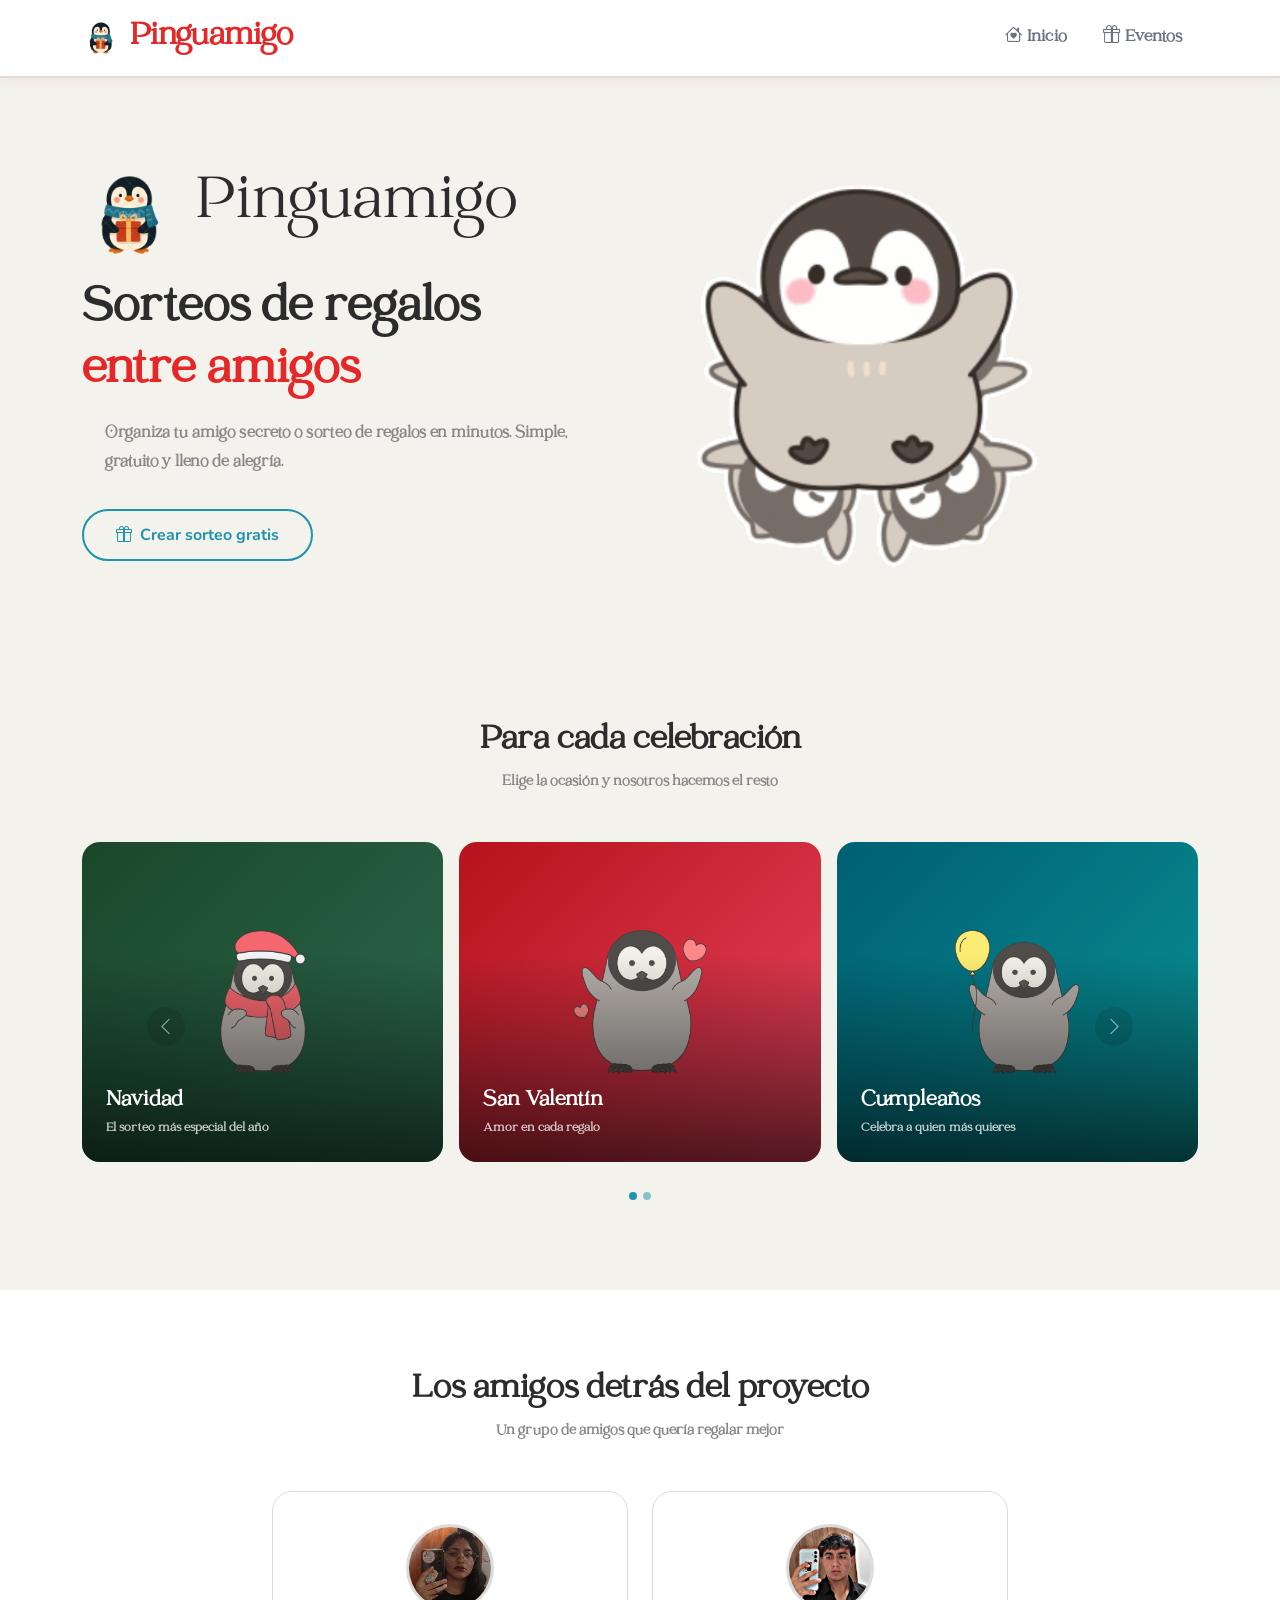
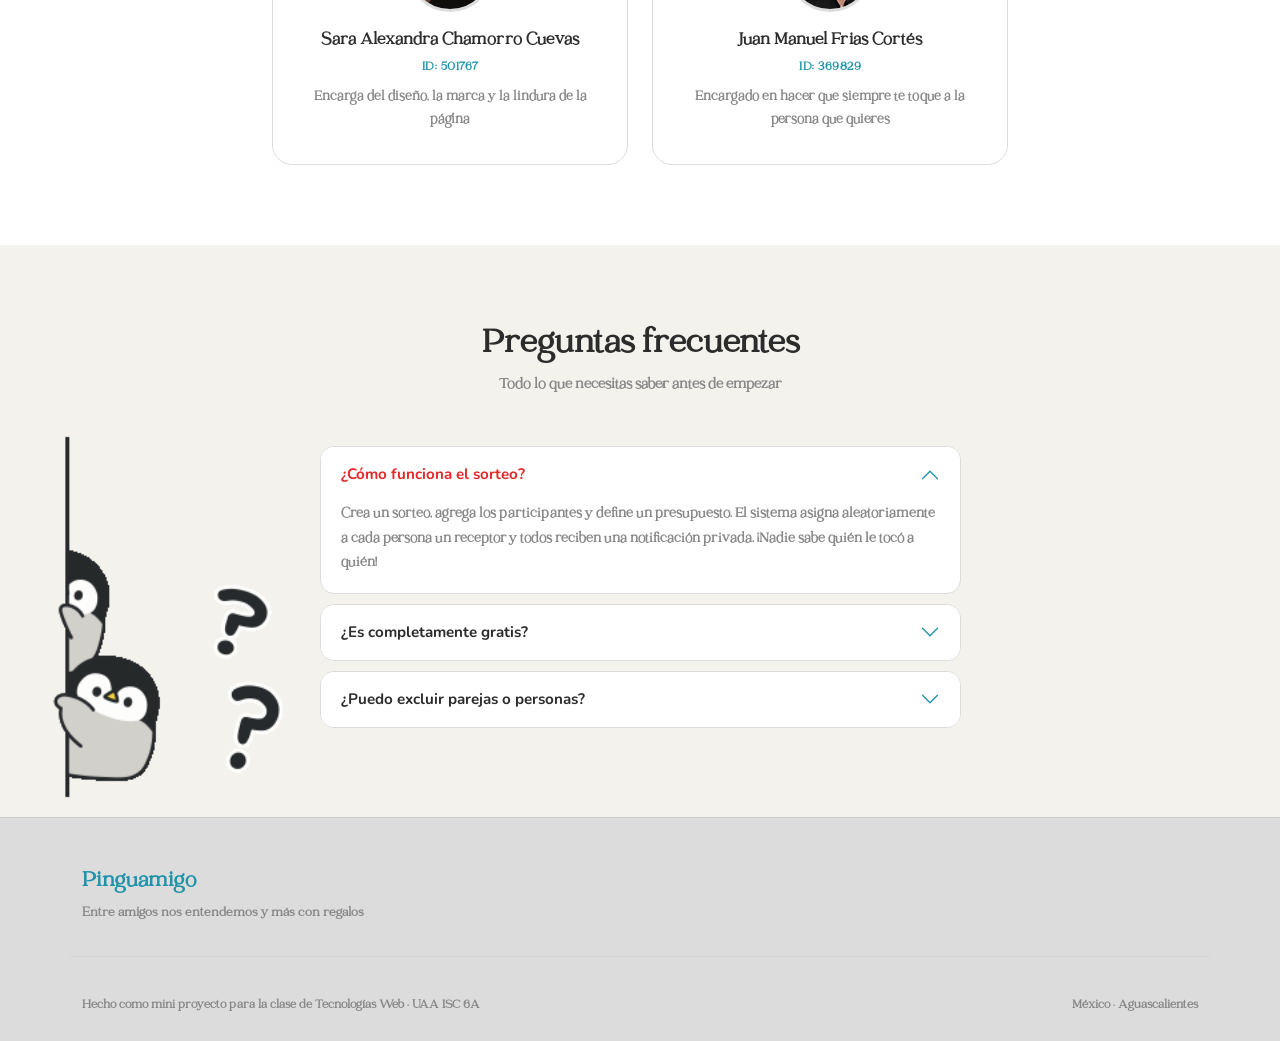
==== commit 635599c7: "Se actualziaron las fotos de los integrantes de equipo" ====
--- a/inicio.html
+++ b/inicio.html
@@ -193,7 +193,7 @@
 
       <div class="col-sm-6 col-lg-4 reveal">
         <div class="member-card">
-          <div class="member-avatar"></div>
+          <div class="member-avatar"><img src="imagenes/equipo1.jpg" alt="Sara"></div>
           <div class="member-name">Sara Alexandra Chamorro Cuevas</div>
           <div class="member-role">ID: 501767</div>
           <div class="member-bio">Encarga del diseño, la marca y la lindura de la página</div>
@@ -202,7 +202,7 @@
 
       <div class="col-sm-6 col-lg-4 reveal">
         <div class="member-card">
-          <div class="member-avatar"></div>
+          <div class="member-avatar"><img src="imagenes/equipo2.jpg" alt="Frias"></div>
           <div class="member-name">Juan Manuel Frias Cortés</div>
           <div class="member-role">ID: 369829</div>
           <div class="member-bio">Encargado en hacer que siempre te toque a la persona que quieres</div>
